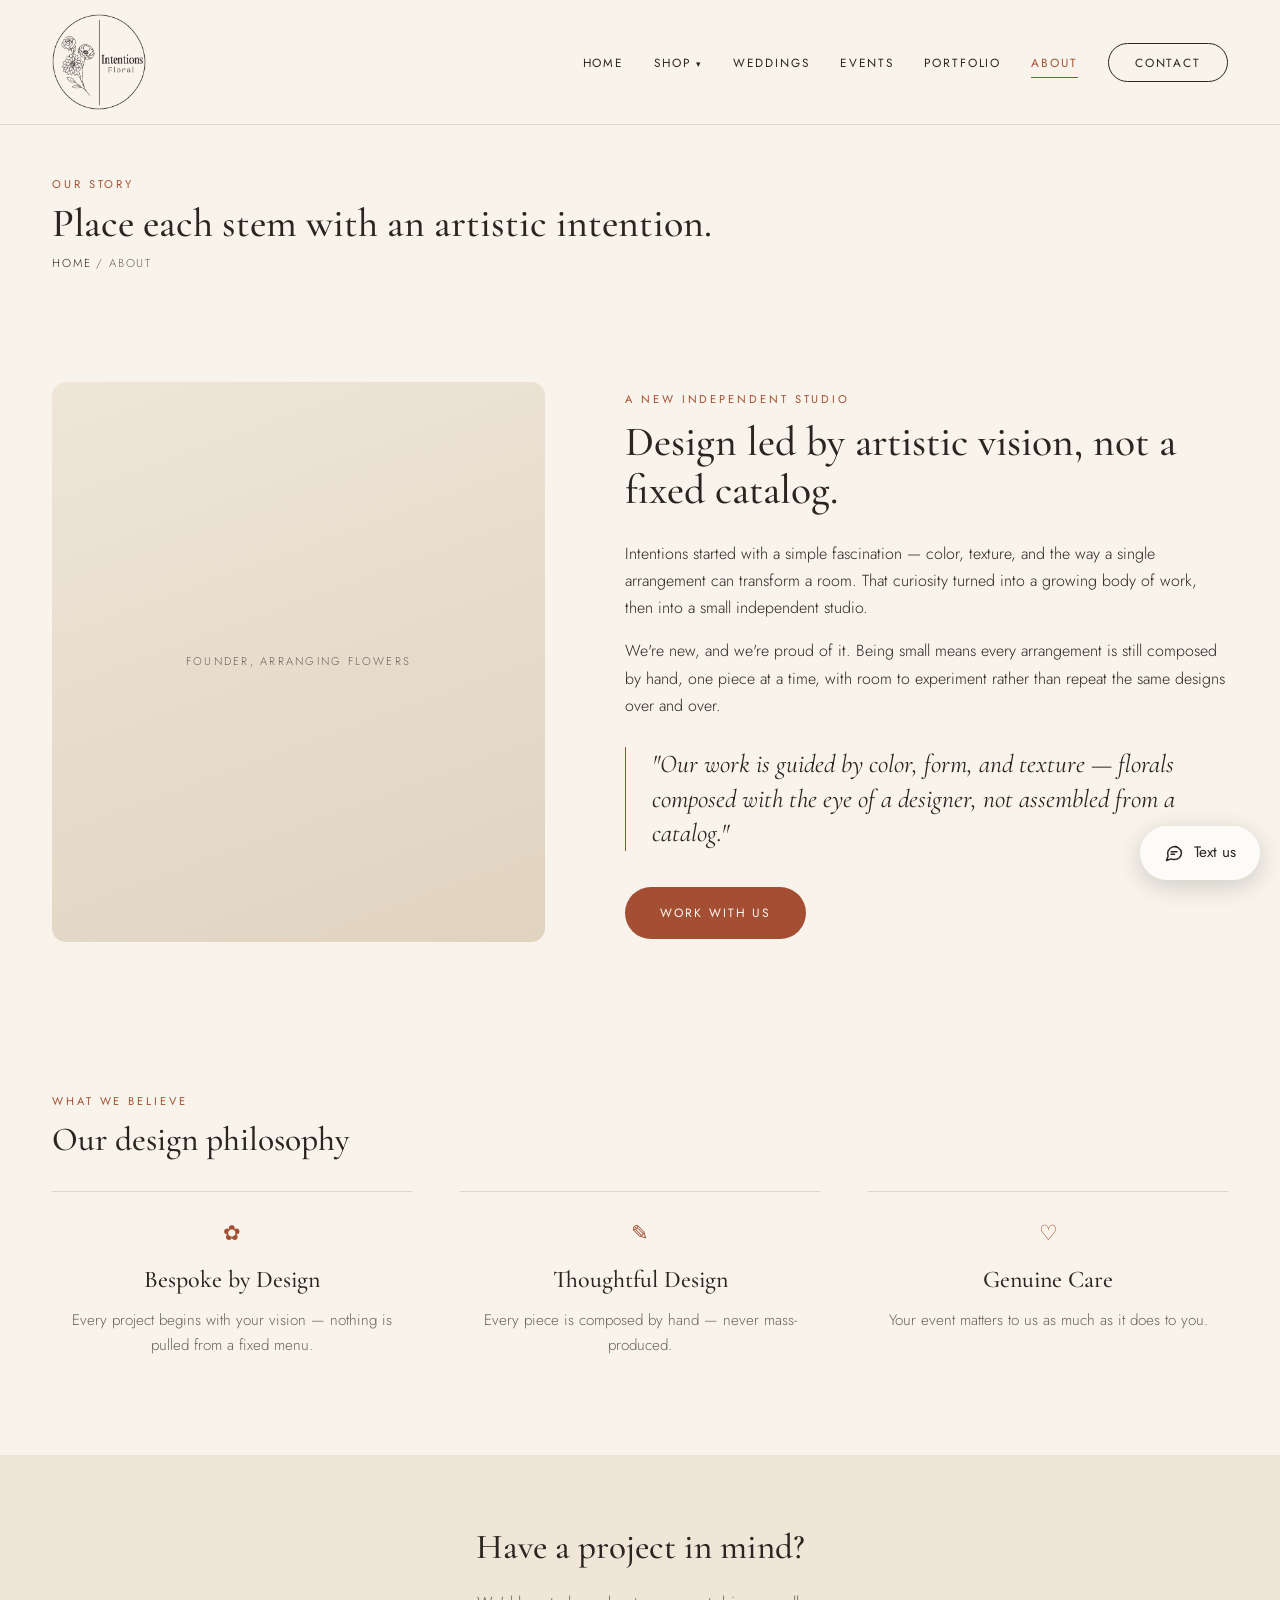
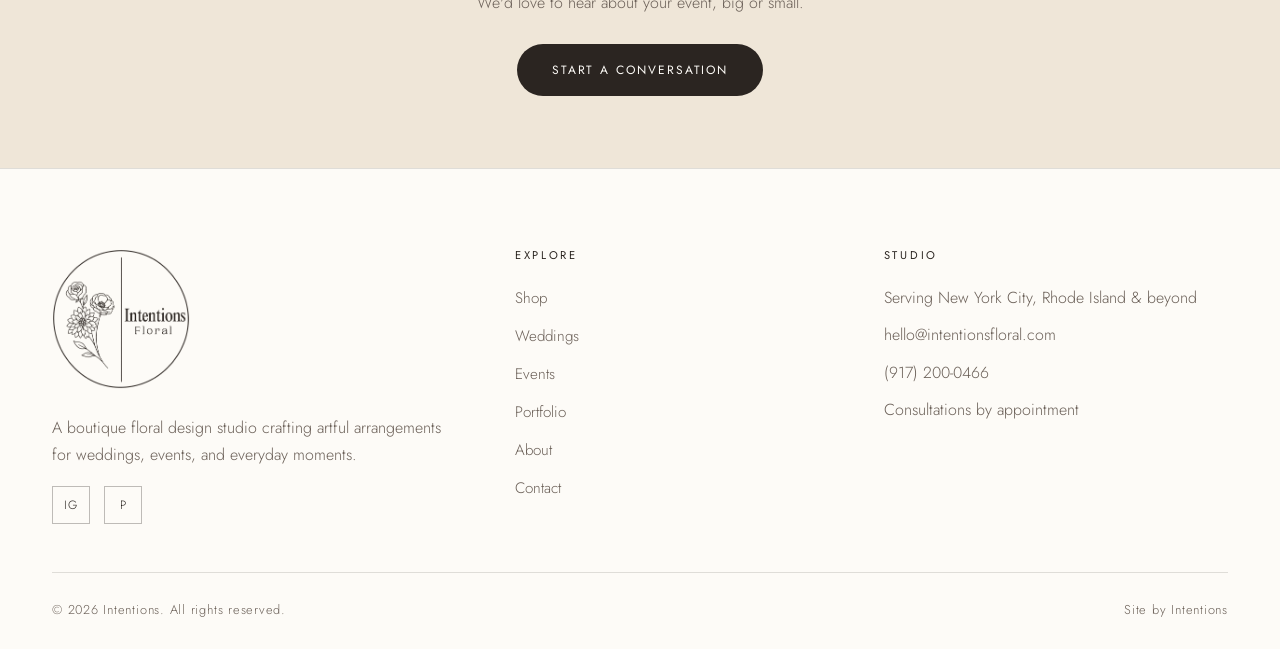
==== about.html @ 56207281 "Contact form: send submissions to a form-service endpoint, show honest errors instead of fake succes" ====
<!DOCTYPE html>
<html lang="en">
<head>
  <meta charset="UTF-8">
  <meta name="viewport" content="width=device-width, initial-scale=1.0">
  <title>About | Intentions</title>
  <meta name="description" content="Meet Intentions — an independent floral design studio guided by color, form, and considered composition.">
  <link rel="icon" href="data:image/svg+xml,<svg xmlns=%22http://www.w3.org/2000/svg%22 viewBox=%220 0 100 100%22><text y=%22.9em%22 font-size=%2290%22>✿</text></svg>">
  <link rel="preconnect" href="https://fonts.googleapis.com">
  <link rel="preconnect" href="https://fonts.gstatic.com" crossorigin>
  <link href="https://fonts.googleapis.com/css2?family=Cormorant+Garamond:ital,wght@0,400;0,500;0,600;1,400;1,500&family=Jost:wght@300;400;500&display=swap" rel="stylesheet">
  <link rel="stylesheet" href="css/style.css?v=56">
</head>
<body>

  <header class="site-header">
    <nav class="nav">
      <a href="index.html" class="logo" aria-label="Intentions Floral home"><img src="images/brand/logo.png?v=3" alt="Intentions Floral"></a>
      <ul class="nav-links">
        <li><a href="index.html">Home</a></li>
        <li class="has-dropdown">
          <a href="shop.html" class="dropdown-toggle">Shop</a>
          <ul class="dropdown-menu">
            <li><a href="bouquets.html">Bouquets</a></li>
            <li><a href="vase-arrangements.html">Vase Arrangements</a></li>
            <li><a href="designers-choice.html">Designer's Choice</a></li>
            <li><a href="subscriptions.html">Subscriptions</a></li>
          </ul>
        </li>
        <li><a href="weddings.html">Weddings</a></li>
        <li><a href="events.html">Events</a></li>
        <li><a href="portfolio.html">Portfolio</a></li>
        <li><a href="about.html">About</a></li>
        <li><a href="contact.html" class="nav-cta">Contact</a></li>
      </ul>
      <button class="nav-toggle" aria-label="Toggle navigation" aria-expanded="false">
        <span></span><span></span><span></span>
      </button>
    </nav>
  </header>

  <main>
    <section class="page-hero">
      <div class="container">
        <span class="eyebrow">Our Story</span>
        <h1>Place each stem with an artistic intention.</h1>
        <p class="breadcrumb"><a href="index.html">Home</a> / About</p>
      </div>
    </section>

    <section class="about-story">
      <div class="container about-grid">
        <div class="img-placeholder"><span>Founder, arranging flowers</span></div>
        <div class="about-copy">
          <span class="eyebrow">A New Independent Studio</span>
          <h2>Design led by artistic vision, not a fixed catalog.</h2>
          <p>Intentions started with a simple fascination — color, texture, and the way a single arrangement can transform a room. That curiosity turned into a growing body of work, then into a small independent studio.</p>
          <p>We're new, and we're proud of it. Being small means every arrangement is still composed by hand, one piece at a time, with room to experiment rather than repeat the same designs over and over.</p>
          <p class="philosophy-quote">"Our work is guided by color, form, and texture — florals composed with the eye of a designer, not assembled from a catalog."</p>
          <a href="contact.html" class="btn btn-primary">Work With Us</a>
        </div>
      </div>
    </section>

    <section class="values">
      <div class="container">
        <div class="section-header">
          <span class="eyebrow">What We Believe</span>
          <h2>Our design philosophy</h2>
        </div>
        <div class="values-grid">
          <div class="value-card">
            <div class="icon">✿</div>
            <h3>Bespoke by Design</h3>
            <p>Every project begins with your vision — nothing is pulled from a fixed menu.</p>
          </div>
          <div class="value-card">
            <div class="icon">✎</div>
            <h3>Thoughtful Design</h3>
            <p>Every piece is composed by hand — never mass-produced.</p>
          </div>
          <div class="value-card">
            <div class="icon">♡</div>
            <h3>Genuine Care</h3>
            <p>Your event matters to us as much as it does to you.</p>
          </div>
        </div>
      </div>
    </section>

    <section class="cta-band">
      <div class="container">
        <h2>Have a project in mind?</h2>
        <p>We'd love to hear about your event, big or small.</p>
        <a href="contact.html" class="btn btn-dark">Start a Conversation</a>
      </div>
    </section>
  </main>

  <footer class="site-footer">
    <div class="container">
      <div class="footer-grid">
        <div class="footer-col">
          <a href="index.html" class="footer-logo" aria-label="Intentions Floral home"><img src="images/brand/logo.png?v=3" alt="Intentions Floral"></a>
          <p>A boutique floral design studio crafting artful arrangements for weddings, events, and everyday moments.</p>
          <div class="social-links">
            <a href="#" aria-label="Instagram">IG</a>
            <a href="#" aria-label="Pinterest">P</a>
          </div>
        </div>
        <div class="footer-col">
          <h4>Explore</h4>
          <ul>
            <li><a href="shop.html">Shop</a></li>
            <li><a href="weddings.html">Weddings</a></li>
            <li><a href="events.html">Events</a></li>
            <li><a href="portfolio.html">Portfolio</a></li>
            <li><a href="about.html">About</a></li>
            <li><a href="contact.html">Contact</a></li>
          </ul>
        </div>
        <div class="footer-col">
          <h4>Studio</h4>
          <ul>
            <li>Serving New York City, Rhode Island &amp; beyond</li>
            <li>hello@intentionsfloral.com</li>
            <li>(917) 200-0466</li>
            <li>Consultations by appointment</li>
          </ul>
        </div>
      </div>
      <div class="footer-bottom">
        <span>&copy; <span id="year"></span> Intentions. All rights reserved.</span>
        <span>Site by Intentions</span>
      </div>
    </div>
  </footer>

  <script src="js/main.js?v=56"></script>
</body>
</html>
---- css/style.css ----
/* =========================================================
   Intentions — Floral Design Studio
   Stylesheet — clean white, rounded, sans-serif (matches the Square store)
   ========================================================= */

:root {
  --color-ivory: #f8f4ec;
  --color-paper: #fdfbf7;
  --color-sand: #efe6d8;
  --color-sand-dark: #e0d3c0;
  --color-terracotta: #a44f33;
  --color-terracotta-dark: #843c25;
  --color-terracotta-light: #d79273;
  --color-olive: #6c7052;
  --color-olive-dark: #4f533b;
  --color-ink: #2b2521;
  --color-ink-soft: #6b6058;
  --color-white: #ffffff;
  --color-line: rgba(43, 37, 33, 0.14);

  --font-heading: 'Cormorant Garamond', Georgia, 'Times New Roman', serif;
  --font-body: 'Jost', 'Segoe UI', Arial, sans-serif;

  --max-width: 1240px;
  --radius-img: 14px;
  --radius-field: 10px;
  --transition: 0.3s ease;
}

/* ---------- Reset ---------- */
* {
  box-sizing: border-box;
}

html {
  scroll-behavior: smooth;
}

body {
  margin: 0;
  font-family: var(--font-body);
  font-weight: 300;
  color: var(--color-ink);
  background: var(--color-ivory);
  line-height: 1.75;
  -webkit-font-smoothing: antialiased;
}

img {
  max-width: 100%;
  display: block;
}

a {
  text-decoration: none;
  color: inherit;
}

ul {
  list-style: none;
  margin: 0;
  padding: 0;
}

h1, h2, h3, h4 {
  font-family: var(--font-heading);
  font-weight: 400;
  line-height: 1.15;
  margin: 0 0 0.6em;
  color: var(--color-ink);
}

p {
  margin: 0 0 1em;
}

.container {
  max-width: var(--max-width);
  margin: 0 auto;
  padding: 0 32px;
}

section {
  padding: 72px 0;
}

.section-header {
  text-align: center;
  max-width: 660px;
  margin: 0 auto 40px;
}

.eyebrow {
  display: inline-block;
  font-family: var(--font-body);
  letter-spacing: 0.26em;
  text-transform: uppercase;
  font-size: 0.7rem;
  color: var(--color-terracotta);
  margin-bottom: 10px;
  font-weight: 400;
}

.section-header h2 {
  font-size: 2.1rem;
  font-weight: 300;
  margin-bottom: 0.3em;
}

.section-header p {
  color: var(--color-ink-soft);
  font-size: 0.95rem;
  margin: 8px 0 0;
}

/* ---------- Buttons ---------- */
.btn {
  display: inline-block;
  padding: 16px 38px;
  border-radius: 0;
  font-family: var(--font-body);
  font-size: 0.74rem;
  letter-spacing: 0.2em;
  text-transform: uppercase;
  font-weight: 400;
  cursor: pointer;
  border: 1px solid transparent;
  transition: background var(--transition), color var(--transition), border-color var(--transition);
}

.btn-primary {
  background: var(--color-terracotta);
  color: var(--color-paper);
}

.btn-primary:hover {
  background: var(--color-terracotta-dark);
}

.btn-outline {
  background: transparent;
  color: var(--color-ink);
  border-color: var(--color-ink);
}

.btn-outline:hover {
  background: var(--color-ink);
  color: var(--color-paper);
}

.btn-dark {
  background: var(--color-ink);
  color: var(--color-paper);
}

.btn-dark:hover {
  background: var(--color-terracotta);
}

/* ---------- Header / Nav ---------- */
.site-header {
  position: sticky;
  top: 0;
  z-index: 1000;
  background: rgba(248, 244, 236, 0.94);
  backdrop-filter: blur(8px);
  border-bottom: 1px solid var(--color-line);
}

.nav {
  display: flex;
  align-items: center;
  justify-content: space-between;
  padding: 24px 32px;
  max-width: var(--max-width);
  margin: 0 auto;
}

.logo {
  font-family: var(--font-heading);
  font-size: 1.55rem;
  line-height: 1;
  font-weight: 500;
  text-transform: uppercase;
  letter-spacing: 0.2em;
  color: var(--color-ink);
}

.logo span {
  color: var(--color-terracotta);
}

.nav-links {
  display: flex;
  gap: 30px;
  align-items: center;
}

/* ---------- Dropdown (Shop) ---------- */
.has-dropdown {
  position: relative;
}

.dropdown-toggle::after {
  content: '▾';
  display: inline-block;
  margin-left: 5px;
  font-size: 0.8em;
}

.dropdown-menu {
  list-style: none;
  margin: 0;
  padding: 0;
}

@media (min-width: 861px) {
  .dropdown-menu {
    position: absolute;
    top: 100%;
    left: -18px;
    background: var(--color-paper);
    border: 1px solid var(--color-line);
    box-shadow: 0 20px 36px rgba(43, 37, 33, 0.1);
    padding: 10px 0;
    margin-top: 14px;
    min-width: 220px;
    opacity: 0;
    visibility: hidden;
    transform: translateY(6px);
    transition: opacity var(--transition), transform var(--transition), visibility var(--transition);
  }

  .dropdown-menu::before {
    content: '';
    position: absolute;
    left: 0;
    right: 0;
    top: -16px;
    height: 16px;
  }

  .has-dropdown:hover .dropdown-menu,
  .has-dropdown:focus-within .dropdown-menu {
    opacity: 1;
    visibility: visible;
    transform: translateY(0);
  }

  .dropdown-menu li {
    display: block;
  }

  .dropdown-menu a {
    display: block;
    padding: 11px 22px;
    white-space: nowrap;
  }

  .dropdown-menu a:hover {
    background: var(--color-sand);
    color: var(--color-terracotta-dark);
  }
}

@media (max-width: 860px) {
  .dropdown-menu {
    padding-left: 16px;
    border-left: 1px solid var(--color-line);
    margin: 2px 0 10px;
  }

  .dropdown-menu a {
    padding: 8px 0 !important;
    color: var(--color-ink-soft);
  }
}

.nav-links a {
  font-size: 0.74rem;
  letter-spacing: 0.16em;
  text-transform: uppercase;
  font-weight: 400;
  white-space: nowrap;
  color: var(--color-ink);
  position: relative;
  padding: 4px 0;
  transition: color var(--transition);
}

.nav-links a:hover,
.nav-links a.active {
  color: var(--color-terracotta);
}

.nav-links a.active::after {
  content: '';
  position: absolute;
  left: 0;
  bottom: -3px;
  width: 100%;
  height: 1px;
  background: var(--color-terracotta);
}

.nav-links a.nav-cta {
  border: 1px solid var(--color-ink);
  color: var(--color-ink);
  padding: 10px 24px;
  transition: background var(--transition), color var(--transition);
}

.nav-links a.nav-cta:hover,
.nav-links a.nav-cta.active {
  background: var(--color-ink);
  color: var(--color-paper);
}

.nav-links a.nav-cta.active::after {
  display: none;
}

.nav-toggle {
  display: none;
  flex-direction: column;
  gap: 6px;
  background: none;
  border: none;
  cursor: pointer;
  padding: 6px;
}

.nav-toggle span {
  width: 26px;
  height: 1px;
  background: var(--color-ink);
  transition: transform var(--transition), opacity var(--transition);
}

/* ---------- Photo hero (weddings) ---------- */
.photo-hero {
  position: relative;
  min-height: 420px;
  display: flex;
  align-items: center;
  justify-content: center;
  text-align: center;
  background-size: cover;
  background-position: center;
  color: var(--color-paper);
  overflow: hidden;
}

.photo-hero::before {
  content: '';
  position: absolute;
  inset: 0;
  background: linear-gradient(180deg, rgba(43, 37, 33, 0.3), rgba(43, 37, 33, 0.6));
}

.photo-hero .container {
  position: relative;
  z-index: 1;
}

.photo-hero .eyebrow {
  color: rgba(252, 250, 246, 0.85);
}

.photo-hero h1 {
  color: var(--color-paper);
  font-size: 2.8rem;
  font-weight: 300;
  margin-bottom: 8px;
}

.photo-hero p {
  color: rgba(252, 250, 246, 0.85);
}

.photo-hero .breadcrumb a {
  color: var(--color-paper);
}

/* ---------- Hero (home) ---------- */
.hero {
  position: relative;
  padding: 40px 0 56px;
  background: var(--color-ivory);
  overflow: hidden;
}

.hero .container {
  display: grid;
  grid-template-columns: 0.7fr 1.3fr;
  gap: 56px;
  align-items: center;
}

.hero-eyebrow {
  color: var(--color-terracotta);
}

.hero h1 {
  font-size: 3rem;
  font-weight: 300;
  line-height: 1.08;
  margin-bottom: 0.35em;
}

.hero h1 em {
  font-style: italic;
  color: var(--color-terracotta);
}

.hero p {
  font-size: 0.95rem;
  color: var(--color-ink-soft);
  max-width: 340px;
}

.hero-actions {
  display: flex;
  gap: 12px;
  margin-top: 26px;
  flex-wrap: wrap;
}

.hero-visual {
  position: relative;
  height: calc(100vh - 180px);
  min-height: 420px;
  max-height: 720px;
  background: url('../images/arrangements/sculptural-dahlia-full.jpg') center/cover no-repeat;
  display: flex;
  align-items: flex-end;
  justify-content: flex-start;
  overflow: hidden;
}

.hero-visual::before {
  content: '';
  position: absolute;
  inset: 0;
  background: linear-gradient(180deg, rgba(43, 37, 33, 0) 60%, rgba(43, 37, 33, 0.55) 100%);
}

.hero-visual span {
  position: relative;
  font-family: var(--font-heading);
  font-style: italic;
  font-size: 1.25rem;
  color: var(--color-paper);
  margin: 0 0 28px 30px;
}

/* ---------- Placeholder image blocks (swap for real photos) ---------- */
.img-placeholder {
  position: relative;
  background: linear-gradient(160deg, var(--color-sand), var(--color-sand-dark));
  display: flex;
  align-items: center;
  justify-content: center;
  color: var(--color-ink-soft);
  font-family: var(--font-body);
  text-transform: uppercase;
  letter-spacing: 0.2em;
  font-size: 0.7rem;
  text-align: center;
  overflow: hidden;
}

.img-placeholder span {
  position: relative;
  z-index: 1;
  padding: 0 12px;
}

.img-placeholder small {
  display: block;
  font-size: 0.68rem;
  opacity: 0.85;
  margin-top: 4px;
  letter-spacing: 0.12em;
}

/* ---------- Intro strip ---------- */
.intro-strip {
  padding: 72px 0;
  border-top: 1px solid var(--color-line);
  border-bottom: 1px solid var(--color-line);
}

.intro-strip .container {
  display: grid;
  grid-template-columns: repeat(2, 1fr);
  gap: 72px;
  max-width: 900px;
  text-align: center;
}

.intro-item .icon {
  font-size: 1.3rem;
  color: var(--color-terracotta);
  margin-bottom: 14px;
}

.intro-item h3 {
  font-size: 1.6rem;
  font-weight: 400;
  margin-bottom: 8px;
}

.intro-item p {
  color: var(--color-ink-soft);
  font-size: 0.95rem;
  margin: 0;
}

/* ---------- Services grid / cards ---------- */
.services-grid {
  display: grid;
  grid-template-columns: repeat(3, 1fr);
  gap: 32px;
}

.services-grid.two-up {
  grid-template-columns: repeat(2, 1fr);
  max-width: 820px;
  margin: 0 auto;
}

.services-grid.four-up {
  grid-template-columns: repeat(4, 1fr);
  gap: 24px;
}

.service-card {
  background: transparent;
  transition: transform var(--transition);
}

.service-card .img-placeholder {
  height: 280px;
}

.service-card-body {
  padding: 20px 0 0;
}

.bouquet-tiers .service-card {
  display: flex;
  flex-direction: column;
}

.bouquet-tiers .service-card-body {
  flex: 1;
  display: flex;
  flex-direction: column;
}

.order-row {
  margin-top: auto;
  padding-top: 22px;
}

.btn-order {
  display: block;
  text-align: center;
  padding: 14px 24px;
}

.bouquet-tiers .card-media {
  aspect-ratio: 1 / 1;
}

.service-card h3 {
  font-size: 1.6rem;
  font-weight: 400;
  margin-bottom: 10px;
}

.service-card p {
  color: var(--color-ink-soft);
  font-size: 0.95rem;
}

.service-price {
  display: block;
  margin-top: 14px;
  color: var(--color-terracotta-dark);
  font-family: var(--font-heading);
  font-style: italic;
  font-size: 1.25rem;
}

.service-link {
  display: inline-block;
  margin-top: 8px;
  padding-bottom: 3px;
  font-size: 0.72rem;
  letter-spacing: 0.18em;
  text-transform: uppercase;
  font-weight: 400;
  color: var(--color-ink);
  border-bottom: 1px solid var(--color-ink);
  transition: color var(--transition), border-color var(--transition);
}

.service-link:hover {
  color: var(--color-terracotta);
  border-color: var(--color-terracotta);
}

.section-cta-center {
  text-align: center;
  margin-top: 40px;
}

/* Photo tile used inside service cards */
.card-media {
  aspect-ratio: 4 / 5;
  overflow: hidden;
  background: var(--color-sand);
}

.card-media img {
  width: 100%;
  height: 100%;
  object-fit: cover;
  transition: transform 0.8s ease;
}

.service-card:hover .card-media img {
  transform: scale(1.04);
}

/* ---------- Collection tiles (shop by occasion) ---------- */
.collection-grid {
  display: flex;
  flex-wrap: wrap;
  justify-content: center;
  gap: 24px;
}

.collection-tile {
  position: relative;
  display: block;
  flex: 0 0 calc((100% - 72px) / 4);
  aspect-ratio: 4 / 5;
  overflow: hidden;
  background: var(--color-sand);
}

.collection-tile img {
  width: 100%;
  height: 100%;
  object-fit: cover;
  transition: transform 0.9s ease;
}

.collection-tile:hover img,
.collection-tile:focus-visible img {
  transform: scale(1.05);
}

.collection-tile span {
  position: absolute;
  left: 50%;
  top: 50%;
  transform: translate(-50%, -50%);
  width: 78%;
  background: var(--color-paper);
  color: var(--color-ink);
  text-align: center;
  font-family: var(--font-heading);
  font-size: 1.45rem;
  line-height: 1.2;
  padding: 16px 12px;
  transition: background var(--transition), color var(--transition);
}

.collection-tile:hover span,
.collection-tile:focus-visible span {
  background: var(--color-terracotta);
  color: var(--color-paper);
}

/* ---------- Gallery (masonry: each photo keeps its natural proportions) ---------- */
.gallery-grid {
  column-count: 3;
  column-gap: 24px;
}

.gallery-grid > div {
  break-inside: avoid;
  margin-bottom: 24px;
  overflow: hidden;
}

.gallery-grid .img-placeholder {
  height: 260px;
}

.gallery-grid img {
  width: 100%;
  height: auto;
  display: block;
}

.filter-bar {
  display: flex;
  justify-content: center;
  gap: 14px;
  margin-bottom: 48px;
  flex-wrap: wrap;
}

.filter-btn {
  background: transparent;
  border: 1px solid var(--color-line);
  padding: 9px 22px;
  font-family: var(--font-body);
  font-size: 0.72rem;
  letter-spacing: 0.16em;
  text-transform: uppercase;
  cursor: pointer;
  transition: background var(--transition), color var(--transition), border-color var(--transition);
}

.filter-btn:hover,
.filter-btn.active {
  background: var(--color-ink);
  color: var(--color-paper);
  border-color: var(--color-ink);
}

/* ---------- Philosophy / studio blurb ---------- */
.philosophy {
  background: var(--color-ink);
  color: var(--color-paper);
  text-align: center;
}

.philosophy .eyebrow {
  color: var(--color-terracotta-light);
}

.philosophy-intro {
  max-width: 600px;
  margin: 0 auto 36px;
  font-size: 1rem;
  color: rgba(252, 250, 246, 0.75);
}

.philosophy-quote {
  font-family: var(--font-heading);
  font-style: italic;
  font-weight: 300;
  font-size: 2.1rem;
  max-width: 760px;
  margin: 0 auto;
  line-height: 1.35;
}

.philosophy .btn-dark {
  background: transparent;
  border-color: rgba(252, 250, 246, 0.6);
  color: var(--color-paper);
}

.philosophy .btn-dark:hover {
  background: var(--color-paper);
  color: var(--color-ink);
}

.studio-blurb {
  max-width: 700px;
  margin: 0 auto;
  text-align: center;
}

.studio-blurb p {
  font-size: 1.05rem;
  color: var(--color-ink-soft);
}

/* ---------- Large homepage service tiles ---------- */
.service-card.large .img-placeholder {
  aspect-ratio: 4 / 5;
  height: auto;
}

/* ---------- Tag chips ---------- */
.tag-list {
  display: flex;
  flex-wrap: wrap;
  gap: 12px;
}

.tag-list.centered {
  justify-content: center;
}

.tag-chip {
  border: 1px solid var(--color-line);
  padding: 8px 20px;
  font-size: 0.72rem;
  letter-spacing: 0.14em;
  text-transform: uppercase;
  color: var(--color-ink-soft);
}

/* ---------- Note box ---------- */
.note-box {
  background: var(--color-paper);
  border-left: 2px solid var(--color-terracotta);
  padding: 24px 30px;
  margin-top: 32px;
  font-size: 0.95rem;
  color: var(--color-ink-soft);
}

.note-box strong {
  color: var(--color-ink);
  font-weight: 500;
}

.note-box p:last-child {
  margin-bottom: 0;
}

/* ---------- CTA band ---------- */
.cta-band {
  background: var(--color-sand);
  color: var(--color-ink);
  text-align: center;
}

.cta-band h2 {
  font-size: 2.2rem;
  font-weight: 300;
}

.cta-band p {
  color: var(--color-ink-soft);
  max-width: 520px;
  margin: 0 auto 28px;
}

.cta-band .hero-actions {
  justify-content: center;
  margin-top: 0;
}

/* ---------- Page hero (inner pages) ---------- */
.page-hero {
  background: var(--color-ivory);
  padding: 44px 0 36px;
  text-align: center;
  border-bottom: 1px solid var(--color-line);
}

.page-hero .eyebrow {
  color: var(--color-terracotta);
}

.page-hero .eyebrow {
  margin-bottom: 6px;
}

.page-hero h1 {
  font-size: 2.5rem;
  font-weight: 300;
  margin-bottom: 8px;
}

.breadcrumb {
  color: var(--color-ink-soft);
  font-size: 0.72rem;
  letter-spacing: 0.16em;
  text-transform: uppercase;
  margin: 0;
}

.breadcrumb a {
  color: var(--color-ink);
  border-bottom: 1px solid transparent;
  transition: border-color var(--transition);
}

.breadcrumb a:hover {
  border-color: var(--color-ink);
}

/* ---------- About page ---------- */
.about-grid {
  display: grid;
  grid-template-columns: 0.9fr 1.1fr;
  gap: 80px;
  align-items: center;
}

.about-grid .img-placeholder {
  height: 560px;
}

.about-copy h2 {
  font-size: 2.6rem;
  font-weight: 300;
}

.about-copy .philosophy-quote {
  font-size: 1.6rem;
  max-width: none;
  margin: 28px 0 36px;
  padding-left: 26px;
  border-left: 1px solid var(--color-terracotta);
  color: var(--color-ink);
}

.values-grid {
  display: grid;
  grid-template-columns: repeat(3, 1fr);
  gap: 48px;
}

.value-card {
  text-align: center;
  padding: 24px 12px;
  border-top: 1px solid var(--color-line);
}

.value-card .icon {
  font-size: 1.3rem;
  color: var(--color-terracotta);
  margin-bottom: 14px;
}

.value-card h3 {
  font-size: 1.5rem;
}

.value-card p {
  color: var(--color-ink-soft);
  font-size: 0.95rem;
  margin: 0;
}

/* ---------- Weddings & Events category lists ---------- */
.category-grid {
  display: grid;
  grid-template-columns: repeat(2, 1fr);
  gap: 24px 64px;
}

.category-block {
  border-top: 1px solid var(--color-ink);
  padding: 28px 0 24px;
}

.category-block h3 {
  font-size: 1.7rem;
  font-weight: 400;
  margin-bottom: 12px;
  color: var(--color-ink);
}

.category-block ul li {
  padding: 8px 0;
  color: var(--color-ink-soft);
  font-size: 0.95rem;
  border-bottom: 1px solid var(--color-line);
}

.category-block ul li:last-child {
  border-bottom: none;
}

/* ---------- Process / FAQ ---------- */
.process-steps {
  display: grid;
  grid-template-columns: repeat(4, 1fr);
  gap: 40px;
}

.process-step {
  text-align: center;
  position: relative;
}

.process-step .step-number {
  width: 52px;
  height: 52px;
  border-radius: 50%;
  border: 1px solid var(--color-terracotta);
  color: var(--color-terracotta);
  display: flex;
  align-items: center;
  justify-content: center;
  font-family: var(--font-heading);
  font-size: 1.5rem;
  margin: 0 auto 20px;
}

.process-step h3 {
  font-size: 1.4rem;
}

.process-step p {
  color: var(--color-ink-soft);
  font-size: 0.95rem;
  margin: 0;
}

.faq-list {
  max-width: 820px;
  margin: 0 auto;
}

.rate-list {
  margin-top: 8px;
  max-width: 640px;
}

.rate-list li {
  display: flex;
  justify-content: space-between;
  gap: 24px;
  padding: 9px 0;
  border-bottom: 1px solid var(--color-line);
  color: var(--color-ink-soft);
  font-size: 0.95rem;
}

.rate-list li:last-child {
  border-bottom: none;
}

.rate-list li span:last-child {
  color: var(--color-ink);
  white-space: nowrap;
  font-weight: 400;
}

.rate-note {
  margin-top: 20px;
}

.faq-item a {
  border-bottom: 1px solid currentColor;
}

.contact-section + .faq {
  border-top: 1px solid var(--color-line);
}

.faq-item {
  border-bottom: 1px solid var(--color-line);
  padding: 28px 0;
}

.faq-item h3 {
  font-size: 1.45rem;
  margin-bottom: 8px;
}

.faq-item p {
  color: var(--color-ink-soft);
  margin: 0;
}

/* ---------- Contact page ---------- */
.contact-layout {
  display: grid;
  grid-template-columns: 1fr 1fr;
  gap: 80px;
}

.contact-info-item {
  display: flex;
  gap: 18px;
  margin-bottom: 32px;
}

.contact-info-item .icon {
  color: var(--color-terracotta);
  font-size: 1.2rem;
  flex-shrink: 0;
}

.contact-info-item h3 {
  font-size: 1.35rem;
  margin-bottom: 4px;
}

.contact-info-item p {
  color: var(--color-ink-soft);
  margin: 0;
}

.form-group {
  margin-bottom: 26px;
}

.form-group label {
  display: block;
  font-size: 0.7rem;
  letter-spacing: 0.18em;
  text-transform: uppercase;
  margin-bottom: 4px;
  color: var(--color-ink-soft);
  font-weight: 400;
}

.form-row {
  display: grid;
  grid-template-columns: 1fr 1fr;
  gap: 28px;
}

input,
select,
textarea {
  width: 100%;
  padding: 10px 0;
  border: none;
  border-bottom: 1px solid rgba(43, 37, 33, 0.3);
  border-radius: 0;
  font-family: var(--font-body);
  font-weight: 300;
  font-size: 1rem;
  background: transparent;
  color: var(--color-ink);
  transition: border-color var(--transition);
}

input:focus,
select:focus,
textarea:focus {
  outline: none;
  border-bottom-color: var(--color-terracotta);
}

::placeholder {
  color: rgba(107, 96, 88, 0.6);
}

textarea {
  resize: vertical;
  min-height: 130px;
}

.form-note {
  font-size: 0.85rem;
  color: var(--color-ink-soft);
  margin-top: 14px;
}

.form-success {
  display: none;
  background: rgba(108, 112, 82, 0.12);
  border-left: 2px solid var(--color-olive);
  color: var(--color-olive-dark);
  padding: 14px 18px;
  margin-bottom: 20px;
  font-size: 0.92rem;
}

.form-success.visible {
  display: block;
}

.map-placeholder {
  height: 240px;
  margin-top: 12px;
}

/* ---------- Footer ---------- */
.site-footer {
  background: var(--color-ink);
  color: rgba(252, 250, 246, 0.7);
  padding: 80px 0 28px;
}

.footer-grid {
  display: grid;
  grid-template-columns: 1.3fr 1fr 1.1fr;
  gap: 56px;
  padding-bottom: 48px;
  border-bottom: 1px solid rgba(252, 250, 246, 0.14);
}

.footer-logo {
  font-family: var(--font-heading);
  font-size: 1.5rem;
  text-transform: uppercase;
  letter-spacing: 0.2em;
  color: var(--color-paper);
  margin-bottom: 16px;
  display: inline-block;
}

.footer-logo span {
  color: var(--color-terracotta-light);
}

.footer-col h4 {
  color: var(--color-paper);
  font-family: var(--font-body);
  font-size: 0.7rem;
  font-weight: 400;
  letter-spacing: 0.24em;
  text-transform: uppercase;
  margin-bottom: 22px;
}

.footer-col ul li {
  margin-bottom: 10px;
}

.footer-col a {
  color: rgba(252, 250, 246, 0.7);
  transition: color var(--transition);
  font-size: 0.95rem;
}

.footer-col a:hover {
  color: var(--color-terracotta-light);
}

.social-links {
  display: flex;
  gap: 14px;
  margin-top: 18px;
}

.social-links a {
  width: 38px;
  height: 38px;
  border: 1px solid rgba(252, 250, 246, 0.28);
  display: flex;
  align-items: center;
  justify-content: center;
  font-size: 0.75rem;
  letter-spacing: 0.06em;
  transition: background var(--transition), border-color var(--transition), color var(--transition);
}

.social-links a:hover {
  background: var(--color-paper);
  border-color: var(--color-paper);
  color: var(--color-ink);
}

.footer-bottom {
  padding-top: 26px;
  display: flex;
  justify-content: space-between;
  font-size: 0.8rem;
  letter-spacing: 0.06em;
  flex-wrap: wrap;
  gap: 12px;
}

.footer-bottom a {
  color: rgba(252, 250, 246, 0.6);
}

/* ---------- Responsive ---------- */
@media (max-width: 1020px) {
  .services-grid.four-up {
    grid-template-columns: repeat(2, 1fr);
  }
}

@media (max-width: 900px) {
  .hero .container {
    grid-template-columns: 1fr;
    gap: 48px;
  }

  .hero h1 {
    font-size: 3.6rem;
  }

  .hero-visual {
    height: 440px;
  }

  .about-grid {
    grid-template-columns: 1fr;
    gap: 48px;
  }

  .about-grid .img-placeholder {
    height: 380px;
  }

  .intro-strip .container,
  .services-grid,
  .values-grid,
  .process-steps {
    grid-template-columns: repeat(2, 1fr);
  }

  .category-grid {
    grid-template-columns: 1fr;
  }

  .collection-tile {
    flex-basis: calc((100% - 24px) / 2);
  }

  .gallery-grid {
    column-count: 2;
  }

  .footer-grid {
    grid-template-columns: 1fr 1fr;
  }

  .contact-layout {
    grid-template-columns: 1fr;
    gap: 56px;
  }
}

@media (max-width: 860px) {
  .container {
    padding: 0 24px;
  }

  .nav {
    padding: 20px 24px;
  }

  .nav-links {
    position: absolute;
    top: 100%;
    left: 0;
    right: 0;
    background: var(--color-ivory);
    flex-direction: column;
    align-items: flex-start;
    gap: 0;
    padding: 12px 24px 24px;
    border-bottom: 1px solid var(--color-line);
    transform: translateY(-8px);
    opacity: 0;
    visibility: hidden;
    transition: transform var(--transition), opacity var(--transition), visibility var(--transition);
  }

  .nav-links.open {
    transform: translateY(0);
    opacity: 1;
    visibility: visible;
  }

  .nav-links a {
    display: block;
    padding: 12px 0;
    width: 100%;
  }

  .nav-links a.nav-cta {
    display: inline-block;
    width: auto;
    margin-top: 10px;
    padding: 12px 28px;
  }

  .nav-toggle {
    display: flex;
  }

  .hero {
    padding: 56px 0 72px;
  }

  .hero h1 {
    font-size: 3rem;
  }

  .page-hero {
    padding: 36px 0 28px;
  }

  .page-hero h1,
  .photo-hero h1 {
    font-size: 2.1rem;
  }

  .section-header h2,
  .cta-band h2 {
    font-size: 1.8rem;
  }

  .philosophy-quote {
    font-size: 1.7rem;
  }

  .services-grid,
  .services-grid.two-up,
  .services-grid.four-up,
  .intro-strip .container,
  .values-grid,
  .process-steps {
    grid-template-columns: 1fr;
  }

  .services-grid.four-up {
    gap: 40px;
  }

  .collection-grid {
    gap: 12px;
  }

  .collection-tile {
    flex-basis: calc((100% - 12px) / 2);
  }

  .collection-tile span {
    font-size: 1.1rem;
    padding: 12px 8px;
  }

  .gallery-grid {
    column-count: 1;
  }

  .form-row {
    grid-template-columns: 1fr;
    gap: 0;
  }

  .footer-grid {
    grid-template-columns: 1fr;
  }

  section {
    padding: 48px 0;
  }
}


/* =========================================================
   Blended look: warm ivory + terracotta, serif headings,
   rounded photos/fields, pill buttons, left-aligned headings
   ========================================================= */
body { font-weight: 300; line-height: 1.7; }

h1, h2, h3, h4 { font-weight: 500; letter-spacing: 0; }

.section-header h2,
.cta-band h2,
.page-hero h1,
.photo-hero h1,
.hero h1,
.about-copy h2 { font-weight: 500; }

.section-header,
.page-hero { text-align: left; }

.section-header {
  max-width: none;
  margin: 0 0 32px;
}

.section-header p { max-width: 640px; }

.page-hero { border-bottom: none; }

/* Header and navigation */
.nav { padding: 14px 32px; }

.logo img { height: 96px; width: auto; }

.nav-links a.nav-cta {
  border-radius: 999px;
  padding: 10px 26px;
}

.dropdown-menu { border-radius: 12px; }

/* Buttons: pills */
.btn {
  border-radius: 999px;
  padding: 15px 34px;
  font-size: 0.75rem;
  letter-spacing: 0.16em;
}

/* Rounded photos */
.card-media,
.collection-tile,
.gallery-grid > div,
.hero-visual,
.img-placeholder,
.photo-hero { border-radius: var(--radius-img); }

.photo-hero { margin: 0 24px; }

.collection-tile span { border-radius: 8px; }

.tag-chip, .filter-btn { border-radius: 999px; }

.note-box { border-left: none; background: var(--color-sand); border-radius: var(--radius-img); }

.philosophy,
.cta-band { background: var(--color-sand); color: var(--color-ink); }

.philosophy .eyebrow { color: var(--color-terracotta); }
.philosophy-intro { color: var(--color-ink-soft); }
.philosophy-quote { font-weight: 400; }

.philosophy .btn-dark {
  background: var(--color-ink);
  border-color: var(--color-ink);
  color: var(--color-paper);
}

.philosophy .btn-dark:hover { background: var(--color-terracotta); color: var(--color-paper); }

.cta-band h2 { color: var(--color-ink); }
.cta-band p { color: var(--color-ink-soft); }

/* Forms: roomy rounded fields */
.form-group label {
  font-size: 0.72rem;
  letter-spacing: 0.16em;
  text-transform: uppercase;
  color: var(--color-ink-soft);
  font-weight: 400;
  margin-bottom: 6px;
}

input, select, textarea {
  padding: 14px 16px;
  border: 1px solid rgba(43, 37, 33, 0.3);
  border-radius: var(--radius-field);
  background: var(--color-paper);
  font-weight: 300;
}

input:focus, select:focus, textarea:focus {
  border-color: var(--color-terracotta);
  box-shadow: 0 0 0 3px rgba(164, 79, 51, 0.12);
}

.form-success { border-radius: var(--radius-field); }

/* Footer: light so the logo reads clearly */
.site-footer {
  background: var(--color-paper);
  color: var(--color-ink-soft);
  border-top: 1px solid var(--color-line);
}

.footer-grid { border-bottom-color: var(--color-line); }
.footer-logo img { height: 140px; width: auto; }
.footer-col h4 { color: var(--color-ink); }
.footer-col a { color: var(--color-ink-soft); }
.footer-col a:hover { color: var(--color-terracotta); }
.social-links a { border-color: rgba(43, 37, 33, 0.3); color: var(--color-ink); }
.social-links a:hover { background: var(--color-ink); border-color: var(--color-ink); color: var(--color-paper); }
.footer-bottom a { color: var(--color-ink-soft); }

/* Swipeable photo row (events) */
.carousel-head {
  display: flex;
  justify-content: space-between;
  align-items: flex-end;
  gap: 24px;
  margin-bottom: 24px;
}

.carousel-head .section-header { margin-bottom: 0; }

.carousel-nav { display: flex; gap: 10px; flex-shrink: 0; }

.carousel-btn {
  width: 44px;
  height: 44px;
  border-radius: 50%;
  border: 1px solid rgba(43, 37, 33, 0.35);
  background: var(--color-paper);
  color: var(--color-ink);
  font-size: 1.1rem;
  cursor: pointer;
  transition: background var(--transition), color var(--transition);
}

.carousel-btn:hover { background: var(--color-ink); color: var(--color-paper); }

.carousel-track {
  display: flex;
  gap: 20px;
  overflow-x: auto;
  scroll-snap-type: x mandatory;
  scrollbar-width: none;
  -webkit-overflow-scrolling: touch;
}

.carousel-track::-webkit-scrollbar { display: none; }

.carousel-track > div {
  flex: 0 0 auto;
  height: 520px;
  border-radius: var(--radius-img);
  overflow: hidden;
  scroll-snap-align: start;
}

.carousel-track img { height: 100%; width: auto; max-width: none; }

@media (max-width: 860px) {
  .carousel-track > div { height: 340px; }
  .carousel-head { flex-direction: column; align-items: flex-start; }
  .photo-hero { margin: 0 12px; }
}

/* Floating "Text us" button */
.text-us {
  display: inline-flex;
  align-items: center;
  gap: 10px;
  position: fixed;
  right: 20px;
  bottom: 20px;
  z-index: 900;
  padding: 14px 24px;
  border-radius: 999px;
  background: var(--color-paper);
  color: var(--color-ink);
  font-weight: 400;
  font-size: 0.95rem;
  box-shadow: 0 6px 24px rgba(20, 20, 20, 0.18);
  transition: background var(--transition), color var(--transition);
}

.text-us:hover { background: var(--color-ink); color: var(--color-white); }

/* Events page: hero card, highlights, accordion FAQ */
.event-hero { padding: 28px 0 0; }

.event-hero-photo {
  height: 460px;
  border-radius: var(--radius-img);
  background-size: cover;
  background-position: center;
}

.event-hero-card {
  position: relative;
  max-width: 820px;
  margin: -96px auto 0;
  padding: 40px 44px;
  background: var(--color-paper);
  border-radius: var(--radius-img);
  box-shadow: 0 14px 44px rgba(43, 37, 33, 0.12);
}

.event-hero-card h1 { font-size: 2.6rem; margin-bottom: 12px; }
.event-hero-card p { color: var(--color-ink-soft); margin-bottom: 22px; }
.event-hero-card .eyebrow { margin-bottom: 8px; }

.highlight {
  display: grid;
  grid-template-columns: 1fr 1fr;
  gap: 64px;
  align-items: center;
  margin-bottom: 64px;
}

.highlight:last-child { margin-bottom: 0; }
.highlight:nth-of-type(even) .highlight-media { order: 2; }

.highlight-media {
  border-radius: var(--radius-img);
  overflow: hidden;
  aspect-ratio: 4 / 3;
  background: var(--color-sand);
}

.highlight-media img { width: 100%; height: 100%; object-fit: cover; }

.highlight-copy h3 { font-size: 2.1rem; margin-bottom: 12px; }
.highlight-copy p { color: var(--color-ink-soft); }

.highlight-price {
  font-family: var(--font-heading);
  font-size: 1.4rem;
  font-style: italic;
  color: var(--color-ink) !important;
  margin-top: 8px;
}

details.faq-item { padding: 0; }

details.faq-item summary {
  cursor: pointer;
  list-style: none;
  display: flex;
  justify-content: space-between;
  align-items: center;
  gap: 24px;
  padding: 24px 0;
  font-family: var(--font-heading);
  font-size: 1.45rem;
  font-weight: 500;
  line-height: 1.25;
}

details.faq-item summary::-webkit-details-marker { display: none; }

details.faq-item summary::after {
  content: '+';
  font-family: var(--font-body);
  font-size: 1.6rem;
  font-weight: 300;
  flex-shrink: 0;
}

details.faq-item[open] summary::after { content: '\2212'; }

details.faq-item > p,
details.faq-item > ul { margin-bottom: 24px; }

@media (max-width: 860px) {
  .event-hero-photo { height: 300px; }
  .event-hero-card { margin-top: -56px; padding: 26px 22px; }
  .event-hero-card h1 { font-size: 2rem; }
  .highlight { grid-template-columns: 1fr; gap: 24px; margin-bottom: 48px; }
  .highlight:nth-of-type(even) .highlight-media { order: 0; }
  .highlight-copy h3 { font-size: 1.7rem; }
}

@media (max-width: 860px) {
  .logo img { height: 72px; width: auto; }
  .footer-logo img { height: 110px; width: auto; }
}

/* Subscriptions: square photos so the flowers fill the frame */
.services-grid.two-up .card-media { aspect-ratio: 1 / 1; }
.services-grid.two-up .card-media img { object-position: 45% 50%; }

/* Wedding options: bullet lists inside highlight blocks */
.highlight-list { margin: 4px 0 18px; }

.highlight-list li {
  position: relative;
  padding: 7px 0 7px 22px;
  color: var(--color-ink-soft);
  font-size: 0.95rem;
  border-bottom: 1px solid var(--color-line);
}

.highlight-list li:last-child { border-bottom: none; }

.highlight-list li::before {
  content: '';
  position: absolute;
  left: 0;
  top: 1.05em;
  width: 8px;
  height: 8px;
  border-radius: 50%;
  background: var(--color-terracotta);
}

.wedding-options .note-box { margin-top: 56px; }

/* Compact category rows (events: what we cover) */
.highlight.compact {
  grid-template-columns: 300px 1fr;
  gap: 36px;
  margin-bottom: 20px;
  padding-bottom: 20px;
  border-bottom: 1px solid var(--color-line);
}

.highlight.compact:last-child { border-bottom: none; margin-bottom: 0; padding-bottom: 0; }
.highlight.compact:nth-of-type(even) .highlight-media { order: 0; }
.highlight.compact .highlight-copy h3 { font-size: 1.7rem; margin-bottom: 8px; }
.highlight.compact .highlight-copy p { margin-bottom: 8px; }

@media (max-width: 860px) {
  .highlight.compact { grid-template-columns: 1fr; gap: 16px; }
  .highlight.compact .highlight-media { max-width: 320px; }
}

/* Two overlapping photos in one highlight frame */
.highlight-media.stack {
  position: relative;
  overflow: visible;
  background: none;
}

.highlight-media.stack img {
  position: absolute;
  width: 66%;
  height: 66%;
  border-radius: var(--radius-img);
  border: 4px solid var(--color-paper);
  box-shadow: 0 12px 30px rgba(43, 37, 33, 0.18);
}

.highlight-media.stack img:first-child { top: 0; left: 0; z-index: 2; }
.highlight-media.stack img:last-child { bottom: 0; right: 0; z-index: 1; }

/* Homepage: compact text-only hero so the service cards sit near the top */
.hero { padding: 36px 0 8px; }
.hero .container { grid-template-columns: 1fr; gap: 0; }
.hero h1 { margin-bottom: 0.3em; }
.hero p { max-width: 560px; }
.hero-actions { margin-top: 22px; }
.hero + .services-preview { padding-top: 40px; }

/* Embedded Google Form (events) */
.form-embed { max-width: 760px; }
.form-embed iframe {
  width: 100%;
  height: 1150px;
  border: 0;
  border-radius: var(--radius-img);
  background: var(--color-paper);
}
.form-embed-fallback { color: var(--color-ink-soft); }
@media (max-width: 860px) { .form-embed iframe { height: 1350px; } }

.form-error {
  display: none;
  background: rgba(164, 79, 51, 0.1);
  border-left: 2px solid var(--color-terracotta);
  color: var(--color-terracotta-dark);
  padding: 14px 18px;
  margin-bottom: 20px;
  font-size: 0.92rem;
  border-radius: var(--radius-field);
}

.form-error.visible { display: block; }
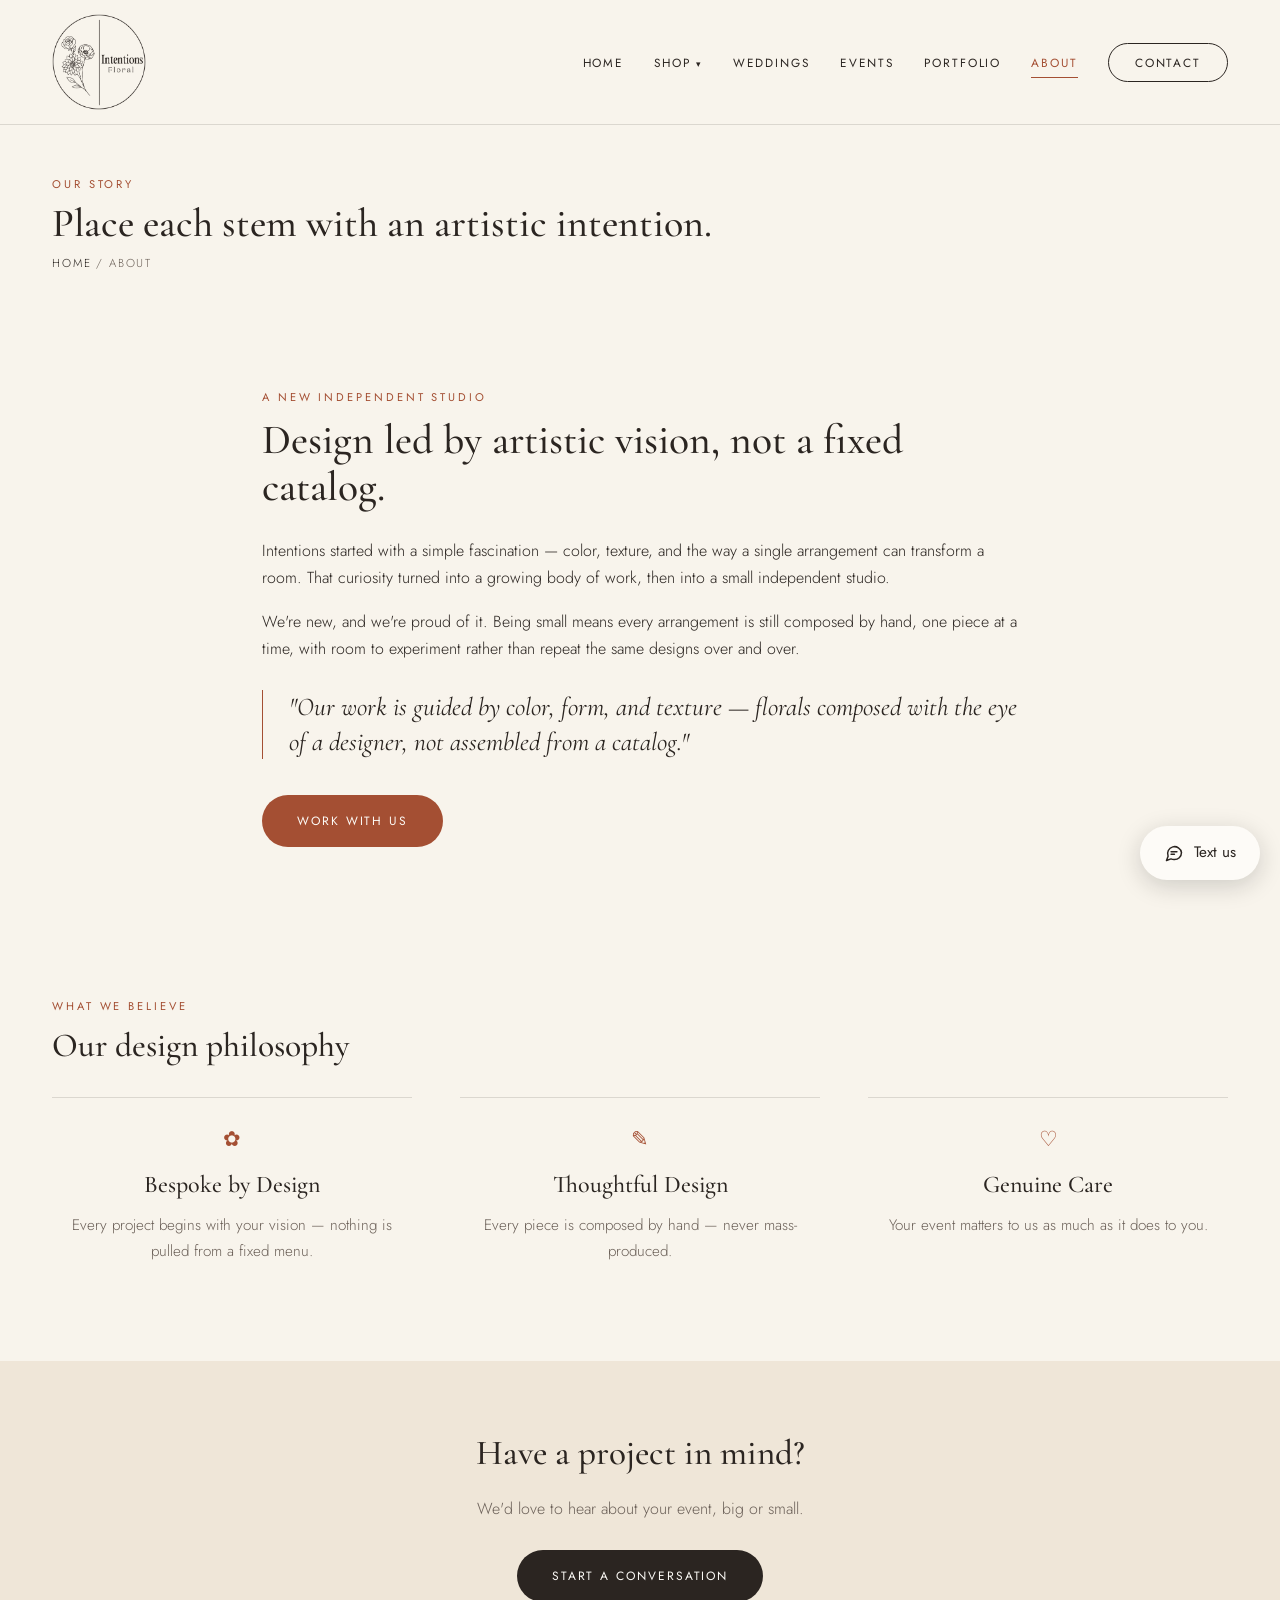
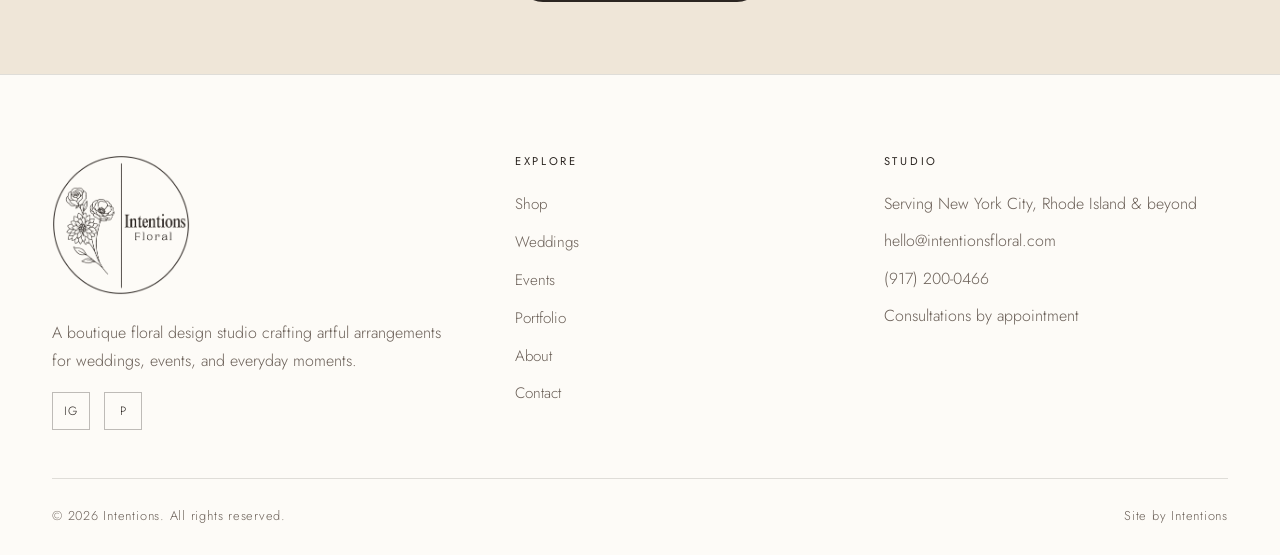
==== commit 36eb6e93: "Remove empty placeholder images from About and Contact pages Co-Authored-By: Claude Sonnet 5.5 <nore" ====
--- a/about.html
+++ b/about.html
@@ -9,7 +9,7 @@
   <link rel="preconnect" href="https://fonts.googleapis.com">
   <link rel="preconnect" href="https://fonts.gstatic.com" crossorigin>
   <link href="https://fonts.googleapis.com/css2?family=Cormorant+Garamond:ital,wght@0,400;0,500;0,600;1,400;1,500&family=Jost:wght@300;400;500&display=swap" rel="stylesheet">
-  <link rel="stylesheet" href="css/style.css?v=56">
+  <link rel="stylesheet" href="css/style.css?v=60">
 </head>
 <body>
 
@@ -49,8 +49,7 @@
     </section>
 
     <section class="about-story">
-      <div class="container about-grid">
-        <div class="img-placeholder"><span>Founder, arranging flowers</span></div>
+      <div class="container about-grid about-solo">
         <div class="about-copy">
           <span class="eyebrow">A New Independent Studio</span>
           <h2>Design led by artistic vision, not a fixed catalog.</h2>
@@ -136,6 +135,6 @@
     </div>
   </footer>
 
-  <script src="js/main.js?v=56"></script>
+  <script src="js/main.js?v=57"></script>
 </body>
 </html>
--- a/css/style.css
+++ b/css/style.css
@@ -1843,3 +1843,10 @@
 }
 
 .form-error.visible { display: block; }
+
+/* About page without the founder photo: single readable column */
+.about-grid.about-solo {
+  grid-template-columns: 1fr;
+  max-width: 820px;
+  margin: 0 auto;
+}
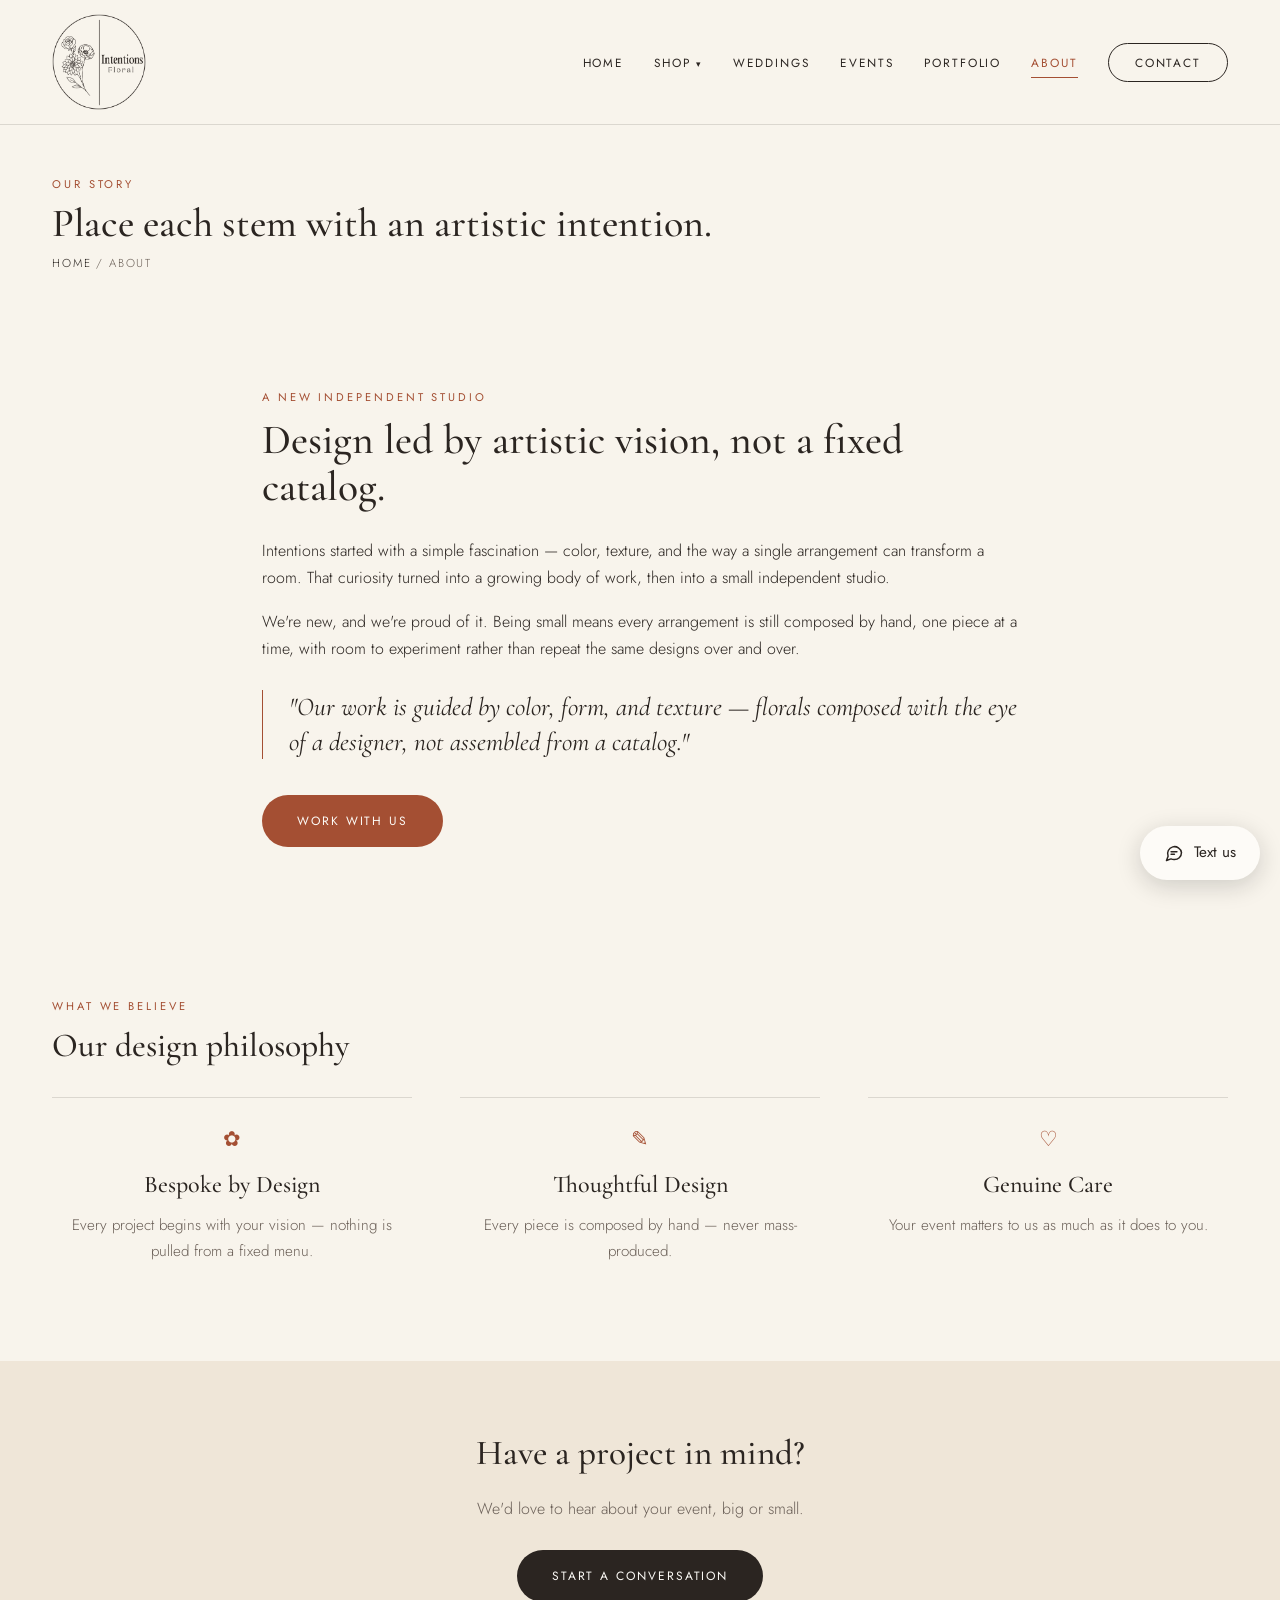
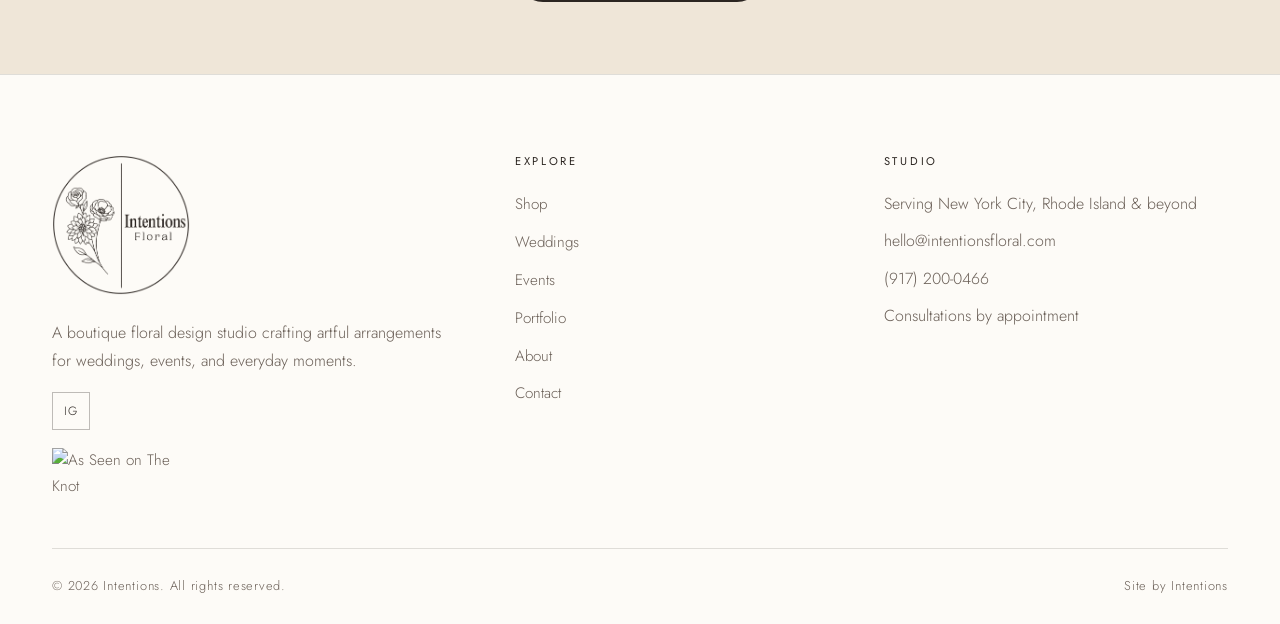
==== commit 5a12820e: "Add The Knot badge and Instagram links (footer and Contact page); remove Pinterest placeholder Co-Au" ====
--- a/about.html
+++ b/about.html
@@ -9,7 +9,7 @@
   <link rel="preconnect" href="https://fonts.googleapis.com">
   <link rel="preconnect" href="https://fonts.gstatic.com" crossorigin>
   <link href="https://fonts.googleapis.com/css2?family=Cormorant+Garamond:ital,wght@0,400;0,500;0,600;1,400;1,500&family=Jost:wght@300;400;500&display=swap" rel="stylesheet">
-  <link rel="stylesheet" href="css/style.css?v=60">
+  <link rel="stylesheet" href="css/style.css?v=68">
 </head>
 <body>
 
@@ -103,9 +103,9 @@
           <a href="index.html" class="footer-logo" aria-label="Intentions Floral home"><img src="images/brand/logo.png?v=3" alt="Intentions Floral"></a>
           <p>A boutique floral design studio crafting artful arrangements for weddings, events, and everyday moments.</p>
           <div class="social-links">
-            <a href="#" aria-label="Instagram">IG</a>
-            <a href="#" aria-label="Pinterest">P</a>
+            <a href="https://www.instagram.com/intentionsfloral/" target="_blank" rel="noopener" aria-label="Instagram">IG</a>
           </div>
+          <a class="knot-badge" target="_blank" rel="noopener" href="https://www.theknot.com/marketplace/redirect-2109364?utm_source=vendor_website&amp;utm_medium=banner&amp;utm_term=9ddbecf1-5e7c-4694-a200-3a53f980f6e0&amp;utm_campaign=vendor_badge_assets"><img alt="As Seen on The Knot" src="https://d13ns7kbjmbjip.cloudfront.net/For_Your_Website/TK-badge_AsSeen.png" width="120" loading="lazy"></a>
         </div>
         <div class="footer-col">
           <h4>Explore</h4>
@@ -135,6 +135,6 @@
     </div>
   </footer>
 
-  <script src="js/main.js?v=57"></script>
+  <script src="js/main.js?v=63"></script>
 </body>
 </html>
--- a/css/style.css
+++ b/css/style.css
@@ -1850,3 +1850,7 @@
   max-width: 820px;
   margin: 0 auto;
 }
+
+/* The Knot badge in the footer */
+.knot-badge { display: inline-block; margin-top: 18px; }
+.knot-badge img { width: 120px; height: auto; display: block; }
